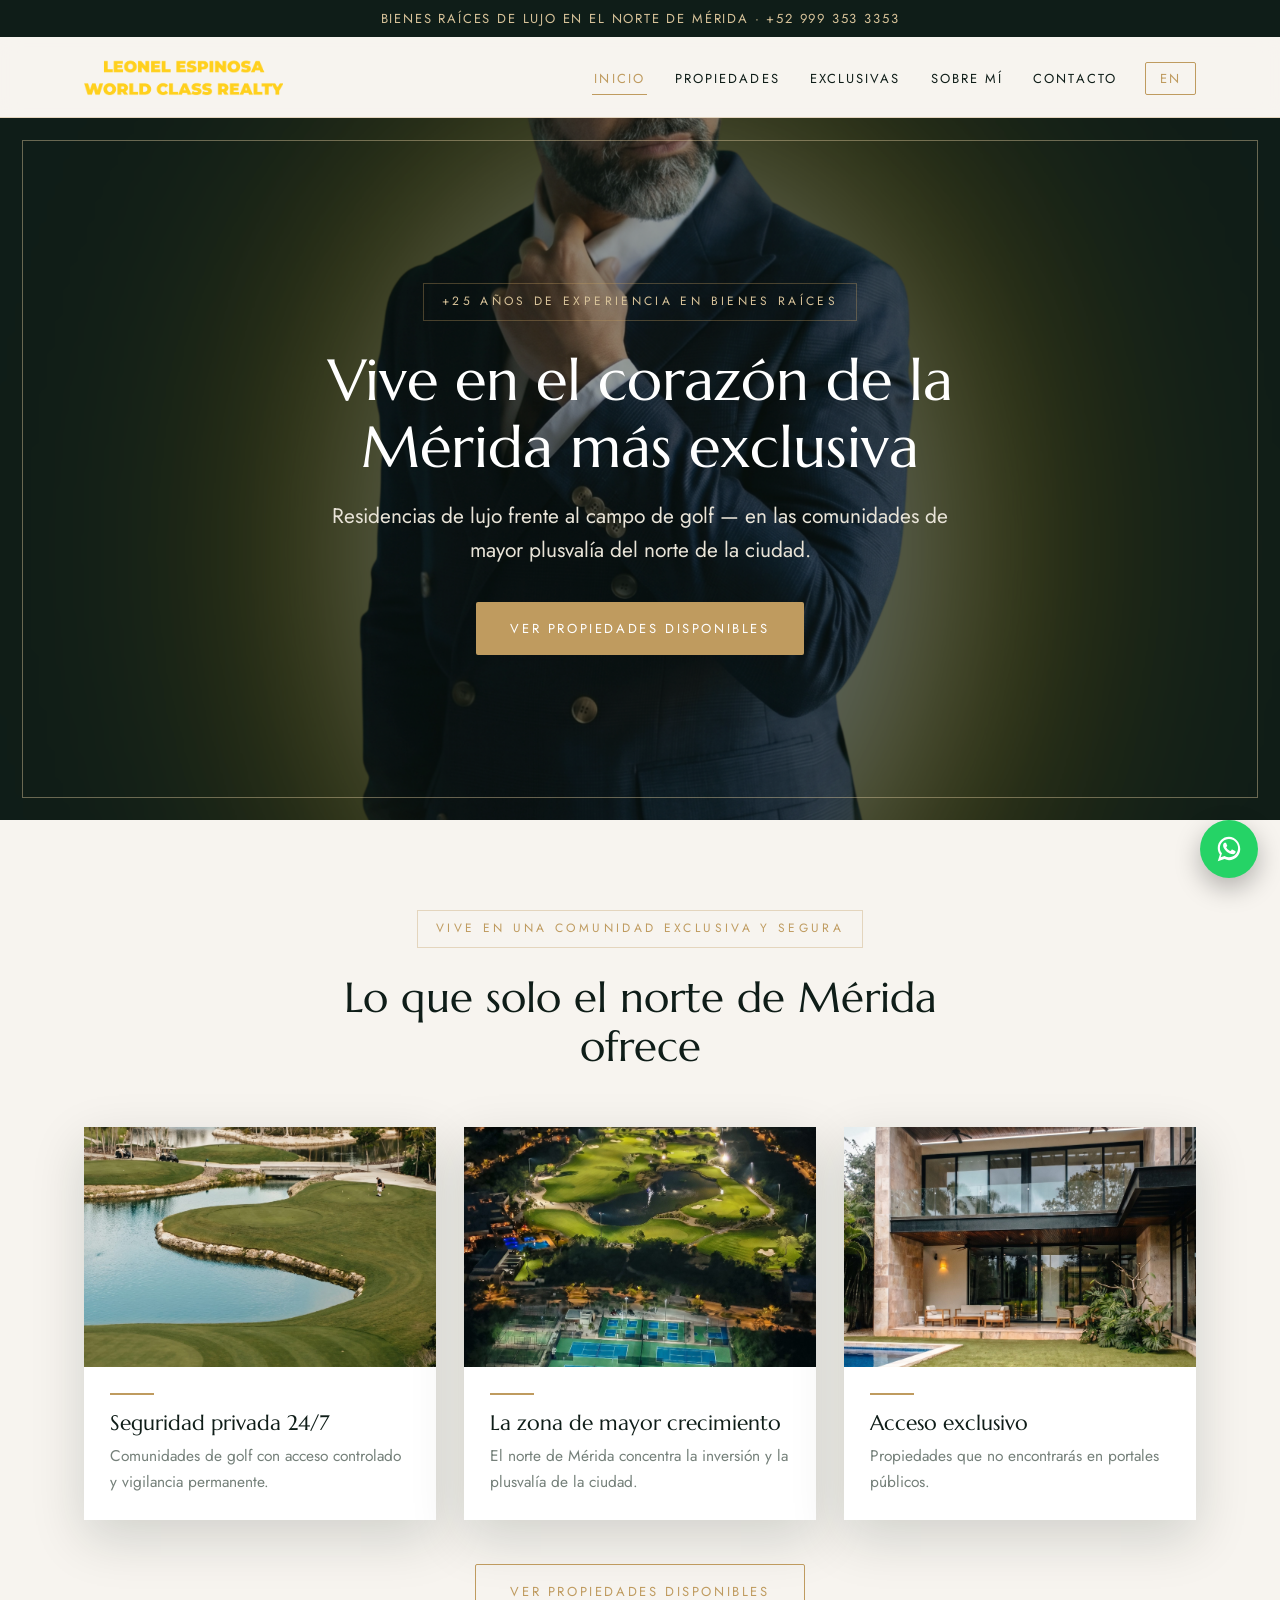
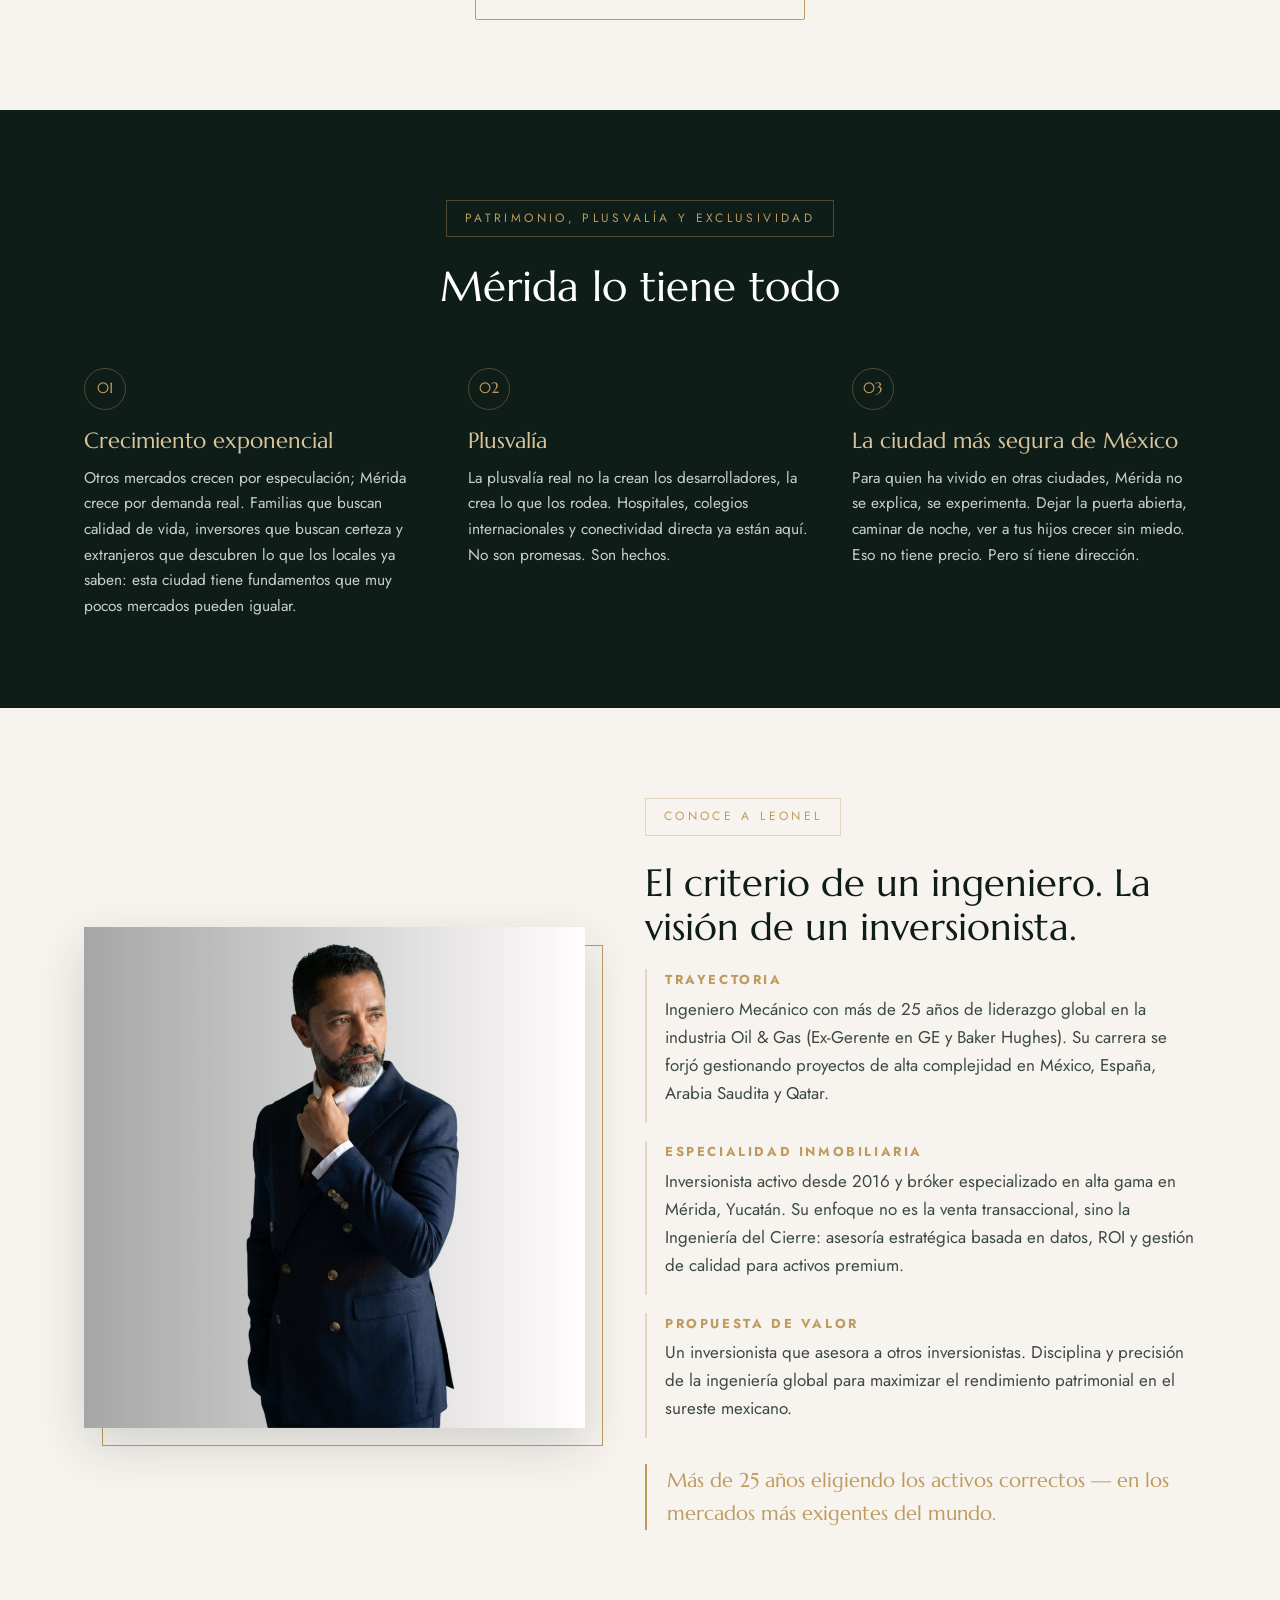
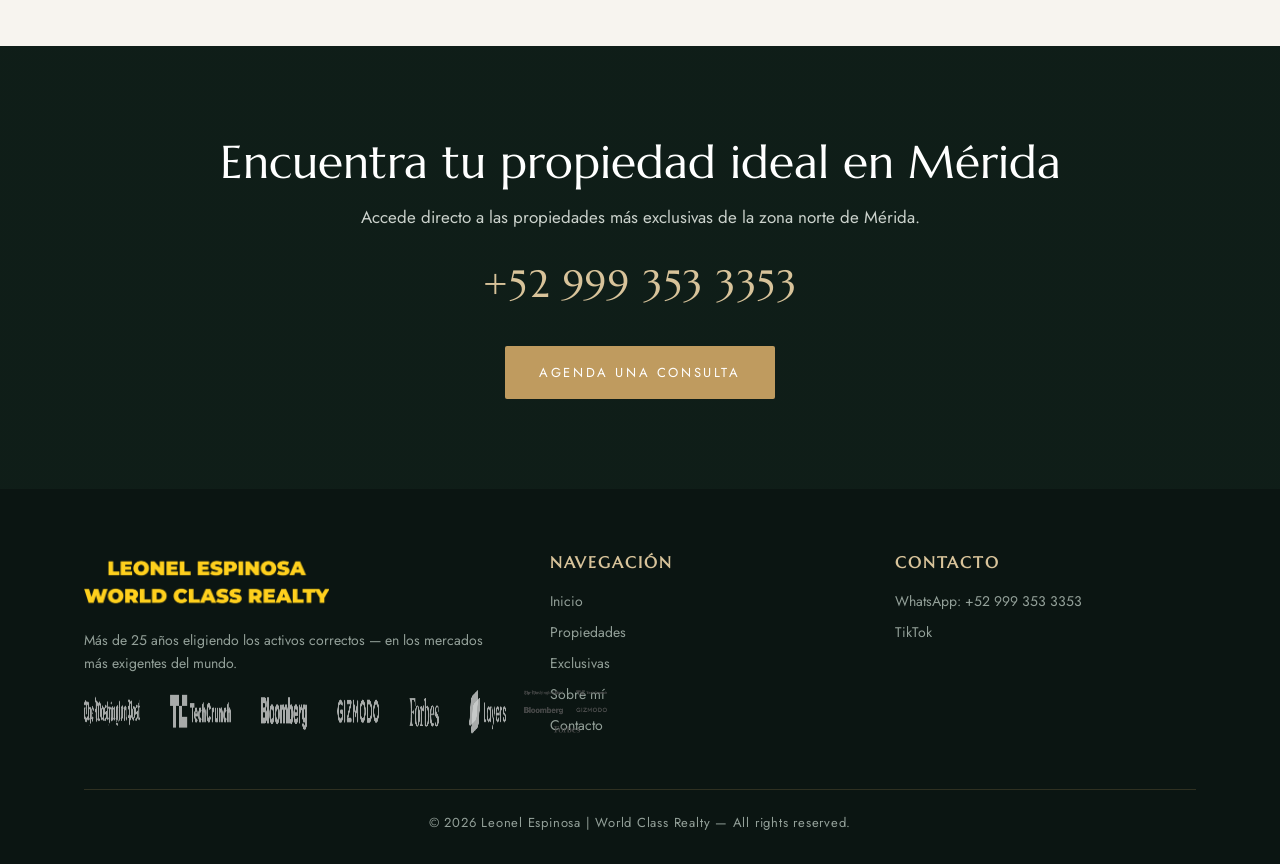
==== es/index.html @ 564f8a2b "Add files via upload" ====
<!DOCTYPE html>
<html lang="es">
<head>
  <meta charset="UTF-8">
  <meta name="viewport" content="width=device-width, initial-scale=1">
  <title>Residencias de Lujo en Mérida | Comunidades de Golf | Leonel Espinosa</title>
  <meta name="description" content="Descubre residencias de lujo frente al campo de golf en el norte de Mérida. Las comunidades de mayor plusvalía de Yucatán. Asesoría personalizada con Leonel Espinosa.">
  <meta name="author" content="Leonel Espinosa">
  <meta property="og:title" content="Residencias de Lujo en Mérida | Comunidades de Golf | Leonel Espinosa">
  <meta property="og:description" content="Descubre residencias de lujo frente al campo de golf en el norte de Mérida. Las comunidades de mayor plusvalía de Yucatán. Asesoría personalizada con Leonel Espinosa.">
  <meta property="og:type" content="website">
  <link rel="canonical" href="https://leonelespinosaworldclass.com/es/">
  <link rel="alternate" hreflang="es" href="https://leonelespinosaworldclass.com/es/">
  <link rel="alternate" hreflang="en" href="https://leonelespinosaworldclass.com/en/">
  <link rel="icon" type="image/png" href="/assets/img/logo.png">
  <link rel="preconnect" href="https://fonts.googleapis.com">
  <link rel="preconnect" href="https://fonts.gstatic.com" crossorigin>
  <link href="https://fonts.googleapis.com/css2?family=Marcellus&family=Jost:wght@300;400;500&display=swap" rel="stylesheet">
  <link rel="stylesheet" href="/assets/styles.css">
</head>
<body>
<div class="topbar">Bienes raíces de lujo en el norte de Mérida · +52 999 353 3353</div>
<header class="site">
  <nav class="nav">
    <a class="brand" href="/es/"><img src="/assets/img/logo.png" alt="Leonel Espinosa | World Class Realty"></a>
    <input type="checkbox" id="nav-toggle" aria-label="Menu">
    <label class="burger" for="nav-toggle" aria-hidden="true"><span></span><span></span><span></span></label>
    <ul class="nav-links">
      <li><a href="/es/" class="active">Inicio</a></li>
      <li><a href="/es/propiedades/">Propiedades</a></li>
      <li><a href="/es/exclusivas/">Exclusivas</a></li>
      <li><a href="/es/sobre-mi/">Sobre mí</a></li>
      <li><a href="/es/contacto/">Contacto</a></li>
      <li><a class="lang" href="/en/">EN</a></li>
    </ul>
  </nav>
</header>
<section class="hero" style="padding:0">
  <video autoplay muted loop playsinline poster="/assets/img/home-1.png">
    <source src="/assets/video/hero.mp4" type="video/mp4">
  </video>
  <div class="frame"></div>
  <div class="hero-content">
    <span class="eyebrow">+25 años de experiencia en bienes raíces</span>
    <h1>Vive en el corazón de la Mérida más exclusiva</h1>
    <p class="sub">Residencias de lujo frente al campo de golf — en las comunidades de mayor plusvalía del norte de la ciudad.</p>
    <a class="btn" href="/es/propiedades/">Ver propiedades disponibles</a>
  </div>
</section>

<section>
  <div class="wrap">
    <div class="sec-head"><span class="eyebrow">Vive en una comunidad exclusiva y segura</span><h2>Lo que solo el norte de Mérida ofrece</h2></div>
    <div class="pillars">
      <div class="pillar"><img src="/assets/img/security.jpg" alt="" loading="lazy">
        <div class="pad"><div class="rule"></div><h3>Seguridad privada 24/7</h3><p>Comunidades de golf con acceso controlado y vigilancia permanente.</p></div></div>
      <div class="pillar"><img src="/assets/img/north.jpg" alt="" loading="lazy">
        <div class="pad"><div class="rule"></div><h3>La zona de mayor crecimiento</h3><p>El norte de Mérida concentra la inversión y la plusvalía de la ciudad.</p></div></div>
      <div class="pillar"><img src="/assets/img/prop-ycc.jpg" alt="" loading="lazy">
        <div class="pad"><div class="rule"></div><h3>Acceso exclusivo</h3><p>Propiedades que no encontrarás en portales públicos.</p></div></div>
    </div>
    <p style="text-align:center;margin-top:44px"><a class="btn ghost" href="/es/propiedades/">Ver propiedades disponibles</a></p>
  </div>
</section>

<section class="dark">
  <div class="wrap">
    <div class="sec-head"><span class="eyebrow">Patrimonio, plusvalía y exclusividad</span><h2>Mérida lo tiene todo</h2></div>
    <div class="reasons">
      <div class="reason"><div class="num">01</div><h3>Crecimiento exponencial</h3><p>Otros mercados crecen por especulación; Mérida crece por demanda real. Familias que buscan calidad de vida, inversores que buscan certeza y extranjeros que descubren lo que los locales ya saben: esta ciudad tiene fundamentos que muy pocos mercados pueden igualar.</p></div>
      <div class="reason"><div class="num">02</div><h3>Plusvalía</h3><p>La plusvalía real no la crean los desarrolladores, la crea lo que los rodea. Hospitales, colegios internacionales y conectividad directa ya están aquí. No son promesas. Son hechos.</p></div>
      <div class="reason"><div class="num">03</div><h3>La ciudad más segura de México</h3><p>Para quien ha vivido en otras ciudades, Mérida no se explica, se experimenta. Dejar la puerta abierta, caminar de noche, ver a tus hijos crecer sin miedo. Eso no tiene precio. Pero sí tiene dirección.</p></div>
    </div>
  </div>
</section>

<section>
  <div class="wrap">
    <div class="split">
      <div class="photo"><img src="/assets/img/leonel.jpg" alt="Leonel Espinosa"></div>
      <div>
        <span class="eyebrow" style="color:var(--gold)">Conoce a Leonel</span>
        <h2>El criterio de un ingeniero. La visión de un inversionista.</h2>
        <div class="cred">
        <div><b>Trayectoria</b><p>Ingeniero Mecánico con más de 25 años de liderazgo global en la industria Oil & Gas (Ex-Gerente en GE y Baker Hughes). Su carrera se forjó gestionando proyectos de alta complejidad en México, España, Arabia Saudita y Qatar.</p></div>
        <div><b>Especialidad inmobiliaria</b><p>Inversionista activo desde 2016 y bróker especializado en alta gama en Mérida, Yucatán. Su enfoque no es la venta transaccional, sino la Ingeniería del Cierre: asesoría estratégica basada en datos, ROI y gestión de calidad para activos premium.</p></div>
        <div><b>Propuesta de valor</b><p>Un inversionista que asesora a otros inversionistas. Disciplina y precisión de la ingeniería global para maximizar el rendimiento patrimonial en el sureste mexicano.</p></div>
        </div>
        <blockquote>Más de 25 años eligiendo los activos correctos — en los mercados más exigentes del mundo.</blockquote>
      </div>
    </div>
  </div>
</section>

<section class="cta">
  <div class="wrap">
    <h2>Encuentra tu propiedad ideal en Mérida</h2>
    <p>Accede directo a las propiedades más exclusivas de la zona norte de Mérida.</p>
    <a class="phone" href="tel:+529993533353">+52 999 353 3353</a>
    <a class="btn" href="https://api.whatsapp.com/send?phone=+529993533353&text=Hola,%20quisiera%20m%C3%A1s%20informaci%C3%B3n%20sobre%20propiedades%20en%20venta%20en%20M%C3%A9rida." target="_blank" rel="noopener">Agenda una consulta</a>
  </div>
</section>
<footer>
  <div class="wrap">
    <div class="foot">
      <div>
        <img class="logo" src="/assets/img/logo.png" alt="World Class Realty">
        <p>Más de 25 años eligiendo los activos correctos — en los mercados más exigentes del mundo.</p>
        <div class="partners">
          <img src="/assets/img/partner-1.png" alt="">
          <img src="/assets/img/partner-2.png" alt="">
        </div>
      </div>
      <div>
        <h4>Navegación</h4>
        <a href="/es/">Inicio</a>
        <a href="/es/propiedades/">Propiedades</a>
        <a href="/es/exclusivas/">Exclusivas</a>
        <a href="/es/sobre-mi/">Sobre mí</a>
        <a href="/es/contacto/">Contacto</a>
      </div>
      <div>
        <h4>Contacto</h4>
        <a href="https://api.whatsapp.com/send?phone=+529993533353&text=Hola,%20quisiera%20m%C3%A1s%20informaci%C3%B3n%20sobre%20propiedades%20en%20venta%20en%20M%C3%A9rida." target="_blank" rel="noopener">WhatsApp: +52 999 353 3353</a>
        <a href="https://www.tiktok.com/" target="_blank" rel="noopener">TikTok</a>
      </div>
    </div>
    <div class="copy">© 2026 Leonel Espinosa | World Class Realty — All rights reserved.</div>
  </div>
</footer>
<a class="wa-float" href="https://api.whatsapp.com/send?phone=+529993533353&text=Hola,%20quisiera%20m%C3%A1s%20informaci%C3%B3n%20sobre%20propiedades%20en%20venta%20en%20M%C3%A9rida." target="_blank" rel="noopener" aria-label="WhatsApp"><svg viewBox="0 0 32 32" aria-hidden="true"><path d="M16 3C9.4 3 4 8.3 4 14.9c0 2.6.9 5 2.3 7L4 29l7.3-2.3c1.5.8 3.1 1.2 4.7 1.2 6.6 0 12-5.3 12-11.9S22.6 3 16 3zm0 21.8c-1.5 0-3-.4-4.3-1.2l-.3-.2-4.3 1.4 1.4-4.2-.2-.3c-1.3-1.6-2-3.5-2-5.5C6.3 9.5 10.7 5.2 16 5.2s9.7 4.3 9.7 9.7-4.4 9.9-9.7 9.9zm5.5-7.3c-.3-.2-1.8-.9-2-1-.3-.1-.5-.2-.7.2s-.8 1-.9 1.2c-.2.2-.4.2-.7.1-.3-.2-1.3-.5-2.4-1.5-.9-.8-1.5-1.8-1.7-2.1-.2-.3 0-.5.1-.6l.5-.6c.2-.2.2-.3.3-.5.1-.2.1-.4 0-.6-.1-.2-.7-1.7-1-2.3-.2-.6-.5-.5-.7-.5h-.6c-.2 0-.6.1-.9.4-.3.3-1.1 1.1-1.1 2.7s1.2 3.1 1.3 3.3c.2.2 2.3 3.6 5.7 5 .8.3 1.4.5 1.9.7.8.2 1.5.2 2.1.1.6-.1 1.8-.7 2.1-1.5.3-.7.3-1.3.2-1.5-.1-.1-.3-.2-.5-.3z"/></svg></a>
</body>
</html>
---- assets/styles.css ----
/* ============================================================
   Leonel Espinosa | World Class Realty
   Paleta: verde selva profundo + marfil + oro champán
   Display: Marcellus · Cuerpo: Jost
   ============================================================ */
:root{
  --ink:#0F1D18;
  --ink-2:#16281F;
  --ivory:#F7F4EF;
  --white:#FFFFFF;
  --gold:#BF9B5F;
  --gold-soft:#D8C39A;
  --stone:#75807A;
  --line:rgba(191,155,95,.35);
  --shadow:0 18px 50px rgba(15,29,24,.16);
  --max:1160px;
}
*{box-sizing:border-box;margin:0;padding:0}
html{scroll-behavior:smooth}
body{
  font-family:'Jost',system-ui,sans-serif;
  color:var(--ink);
  background:var(--ivory);
  line-height:1.65;
  font-size:17px;
}
img{max-width:100%;display:block}
a{color:inherit;text-decoration:none}
h1,h2,h3,.display{font-family:'Marcellus',serif;font-weight:400;line-height:1.15}

.wrap{max-width:var(--max);margin:0 auto;padding:0 24px}

/* ---------- Header ---------- */
.topbar{
  background:var(--ink);color:var(--gold-soft);
  font-size:13px;letter-spacing:.14em;text-transform:uppercase;
  text-align:center;padding:8px 16px;
}
header.site{
  position:sticky;top:0;z-index:50;
  background:rgba(247,244,239,.92);backdrop-filter:blur(10px);
  border-bottom:1px solid var(--line);
}
.nav{display:flex;align-items:center;gap:28px;padding:14px 24px;max-width:var(--max);margin:0 auto}
.brand img{height:52px;width:auto}
.nav-links{display:flex;gap:26px;margin-left:auto;align-items:center;list-style:none}
.nav-links a{
  font-size:13px;letter-spacing:.16em;text-transform:uppercase;color:var(--ink);
  padding:6px 2px;border-bottom:1px solid transparent;transition:.25s;
}
.nav-links a:hover,.nav-links a.active{color:var(--gold);border-bottom-color:var(--gold)}
.lang{
  border:1px solid var(--gold);padding:6px 14px!important;border-radius:2px;
  color:var(--gold)!important;border-bottom:1px solid var(--gold)!important;
}
.lang:hover{background:var(--gold);color:var(--white)!important}
.burger{display:none;margin-left:auto;cursor:pointer;flex-direction:column;gap:5px;padding:8px}
.burger span{width:26px;height:2px;background:var(--ink);transition:.3s}
#nav-toggle{display:none}

/* ---------- Hero ---------- */
.hero{
  position:relative;color:var(--white);overflow:hidden;
  min-height:78vh;display:flex;align-items:center;
  background:var(--ink);
}
.hero video,.hero .hero-img{
  position:absolute;inset:0;width:100%;height:100%;object-fit:cover;opacity:.55;
}
.hero .frame{
  position:absolute;inset:22px;border:1px solid rgba(216,195,154,.45);pointer-events:none;
}
.hero-content{position:relative;z-index:2;max-width:820px;margin:0 auto;text-align:center;padding:90px 24px}
.eyebrow{
  display:inline-block;font-size:12px;letter-spacing:.28em;text-transform:uppercase;
  color:var(--gold-soft);border:1px solid var(--line);padding:8px 18px;margin-bottom:26px;
}
.hero h1{font-size:clamp(34px,5vw,58px);margin-bottom:18px}
.hero p.sub{font-size:clamp(17px,2vw,21px);color:#E9E4D8;max-width:640px;margin:0 auto 34px}

/* ---------- Botones ---------- */
.btn{
  display:inline-block;background:var(--gold);color:var(--white);
  font-size:13px;letter-spacing:.2em;text-transform:uppercase;
  padding:16px 34px;border-radius:2px;transition:.25s;
}
.btn:hover{background:#A9854B;transform:translateY(-2px)}
.btn.ghost{background:transparent;border:1px solid var(--gold);color:var(--gold)}
.btn.ghost:hover{background:var(--gold);color:var(--white)}

/* ---------- Secciones ---------- */
section{padding:90px 0}
.sec-head{text-align:center;max-width:680px;margin:0 auto 56px}
.sec-head .eyebrow{color:var(--gold);border-color:var(--line)}
.sec-head h2{font-size:clamp(28px,3.6vw,42px)}
.sec-head p{color:var(--stone);margin-top:14px}

/* Pilares */
.pillars{display:grid;grid-template-columns:repeat(3,1fr);gap:28px}
.pillar{background:var(--white);box-shadow:var(--shadow);overflow:hidden}
.pillar img{height:240px;width:100%;object-fit:cover}
.pillar .pad{padding:26px}
.pillar h3{font-size:21px;margin-bottom:8px}
.pillar p{color:var(--stone);font-size:15.5px}
.rule{width:44px;height:2px;background:var(--gold);margin-bottom:16px}

/* Propiedades */
.props{display:grid;grid-template-columns:repeat(auto-fill,minmax(320px,1fr));gap:30px}
.prop{background:var(--white);box-shadow:var(--shadow);transition:.3s;display:block}
.prop:hover{transform:translateY(-6px)}
.prop .ph{position:relative;overflow:hidden}
.prop img{height:260px;width:100%;object-fit:cover;transition:.5s}
.prop:hover img{transform:scale(1.05)}
.prop .price{
  position:absolute;left:0;bottom:0;background:var(--ink);color:var(--gold-soft);
  font-family:'Marcellus',serif;font-size:18px;padding:10px 18px;
}
.prop .pad{padding:22px 24px}
.prop h3{font-size:19px;margin-bottom:6px}
.prop .loc{color:var(--stone);font-size:14px;letter-spacing:.06em;text-transform:uppercase}
.prop .more{color:var(--gold);font-size:13px;letter-spacing:.18em;text-transform:uppercase;margin-top:14px;display:inline-block}

/* Sección oscura */
.dark{background:var(--ink);color:var(--ivory)}
.dark .sec-head h2{color:var(--white)}
.dark .sec-head p{color:#B9C2BC}

/* Tres razones */
.reasons{display:grid;grid-template-columns:repeat(3,1fr);gap:40px}
.reason h3{color:var(--gold-soft);font-size:22px;margin-bottom:12px}
.reason p{color:#C9CFC9;font-size:15.5px}
.reason .num{
  font-family:'Marcellus',serif;font-size:15px;color:var(--gold);
  border:1px solid var(--line);width:42px;height:42px;display:flex;
  align-items:center;justify-content:center;border-radius:50%;margin-bottom:18px;
}

/* Split (about) */
.split{display:grid;grid-template-columns:1fr 1.1fr;gap:60px;align-items:center}
.split .photo{position:relative}
.split .photo img{box-shadow:var(--shadow)}
.split .photo::after{
  content:"";position:absolute;inset:18px -18px -18px 18px;border:1px solid var(--gold);z-index:-1;
}
.split h2{font-size:clamp(26px,3.4vw,38px);margin-bottom:20px}
.split .lead{font-size:18px;margin-bottom:16px}
.split p{color:#3d4a44;margin-bottom:16px}
blockquote{
  font-family:'Marcellus',serif;font-size:20px;color:var(--gold);
  border-left:2px solid var(--gold);padding-left:20px;margin:26px 0;
}
.cred{display:grid;gap:18px;margin-top:10px}
.cred div{border-left:2px solid var(--line);padding-left:18px}
.cred b{display:block;font-size:13px;letter-spacing:.2em;text-transform:uppercase;color:var(--gold);margin-bottom:4px}

/* CTA final */
.cta{
  background:linear-gradient(rgba(15,29,24,.88),rgba(15,29,24,.88)),var(--ink);
  color:var(--white);text-align:center;
}
.cta h2{font-size:clamp(30px,4vw,46px);margin-bottom:14px}
.cta p{color:#CBD2CC;max-width:560px;margin:0 auto 10px}
.cta .phone{
  font-family:'Marcellus',serif;font-size:clamp(26px,3.4vw,38px);
  color:var(--gold-soft);display:block;margin:22px 0 30px;letter-spacing:.04em;
}

/* Footer */
footer{background:#0B1512;color:#93A099;padding:60px 0 30px;font-size:14px}
.foot{display:grid;grid-template-columns:1.4fr 1fr 1fr;gap:44px;align-items:start}
.foot img.logo{height:64px;margin-bottom:16px}
.foot h4{color:var(--gold-soft);font-family:'Marcellus',serif;font-size:16px;letter-spacing:.12em;text-transform:uppercase;margin-bottom:14px}
.foot a{display:block;margin-bottom:8px;transition:.2s}
.foot a:hover{color:var(--gold-soft)}
.partners{display:flex;gap:18px;align-items:center;margin-top:14px}
.partners img{height:44px;width:auto;filter:grayscale(1) brightness(1.6);opacity:.8}
.copy{border-top:1px solid rgba(191,155,95,.2);margin-top:44px;padding-top:22px;text-align:center;font-size:13px;letter-spacing:.06em}

/* WhatsApp flotante */
.wa-float{
  position:fixed;right:22px;bottom:22px;z-index:60;
  width:58px;height:58px;border-radius:50%;background:#25D366;
  display:flex;align-items:center;justify-content:center;
  box-shadow:0 10px 26px rgba(0,0,0,.28);transition:.25s;
}
.wa-float:hover{transform:scale(1.08)}
.wa-float svg{width:30px;height:30px;fill:#fff}

/* ---------- Responsive ---------- */
@media (max-width:920px){
  .pillars,.reasons{grid-template-columns:1fr}
  .split{grid-template-columns:1fr}
  .foot{grid-template-columns:1fr;gap:30px}
  .burger{display:flex}
  .nav-links{
    position:fixed;inset:0;top:0;background:var(--ink);
    flex-direction:column;justify-content:center;gap:30px;
    transform:translateX(100%);transition:.35s;margin:0;
  }
  .nav-links a{color:var(--ivory);font-size:16px}
  #nav-toggle:checked ~ .nav-links{transform:translateX(0)}
  #nav-toggle:checked ~ .burger span:nth-child(1){transform:translateY(7px) rotate(45deg);background:var(--ivory)}
  #nav-toggle:checked ~ .burger span:nth-child(2){opacity:0}
  #nav-toggle:checked ~ .burger span:nth-child(3){transform:translateY(-7px) rotate(-45deg);background:var(--ivory)}
  .burger{z-index:70}
}
@media (prefers-reduced-motion:reduce){
  *{transition:none!important;animation:none!important}
}
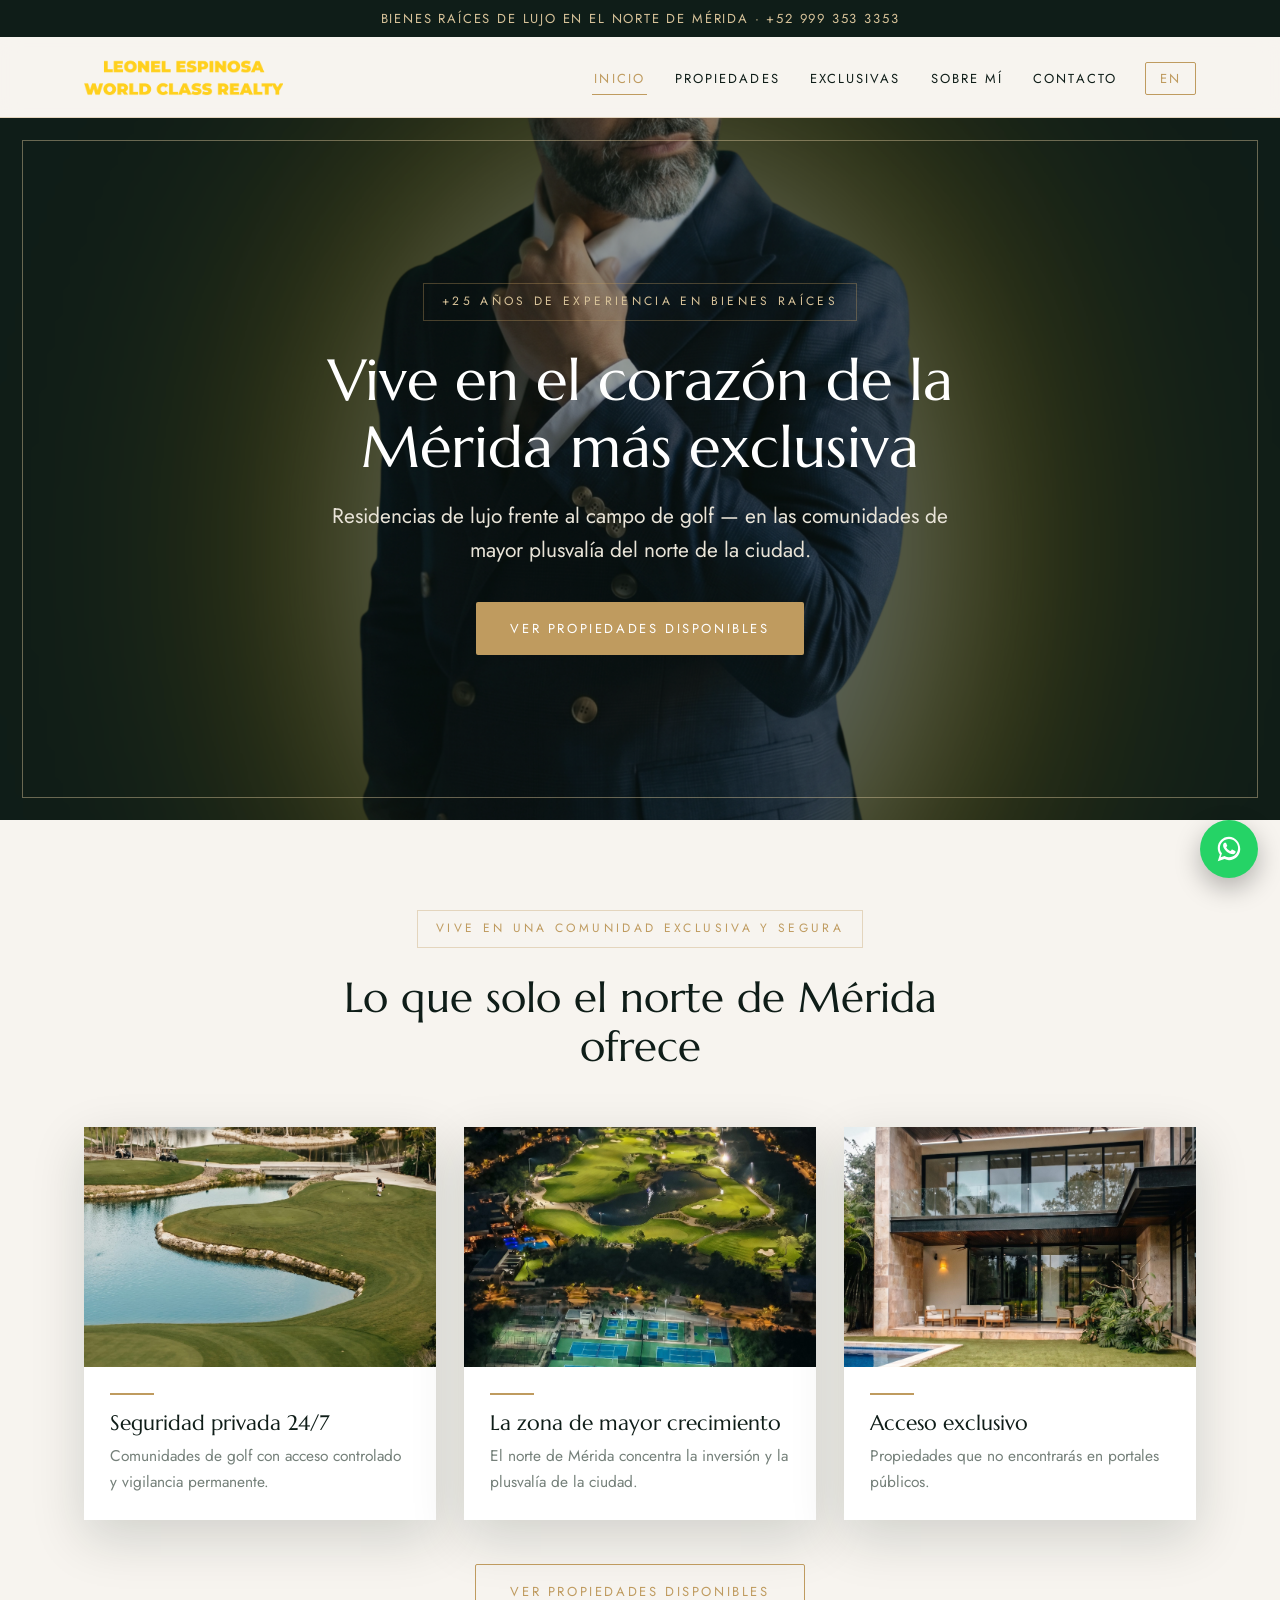
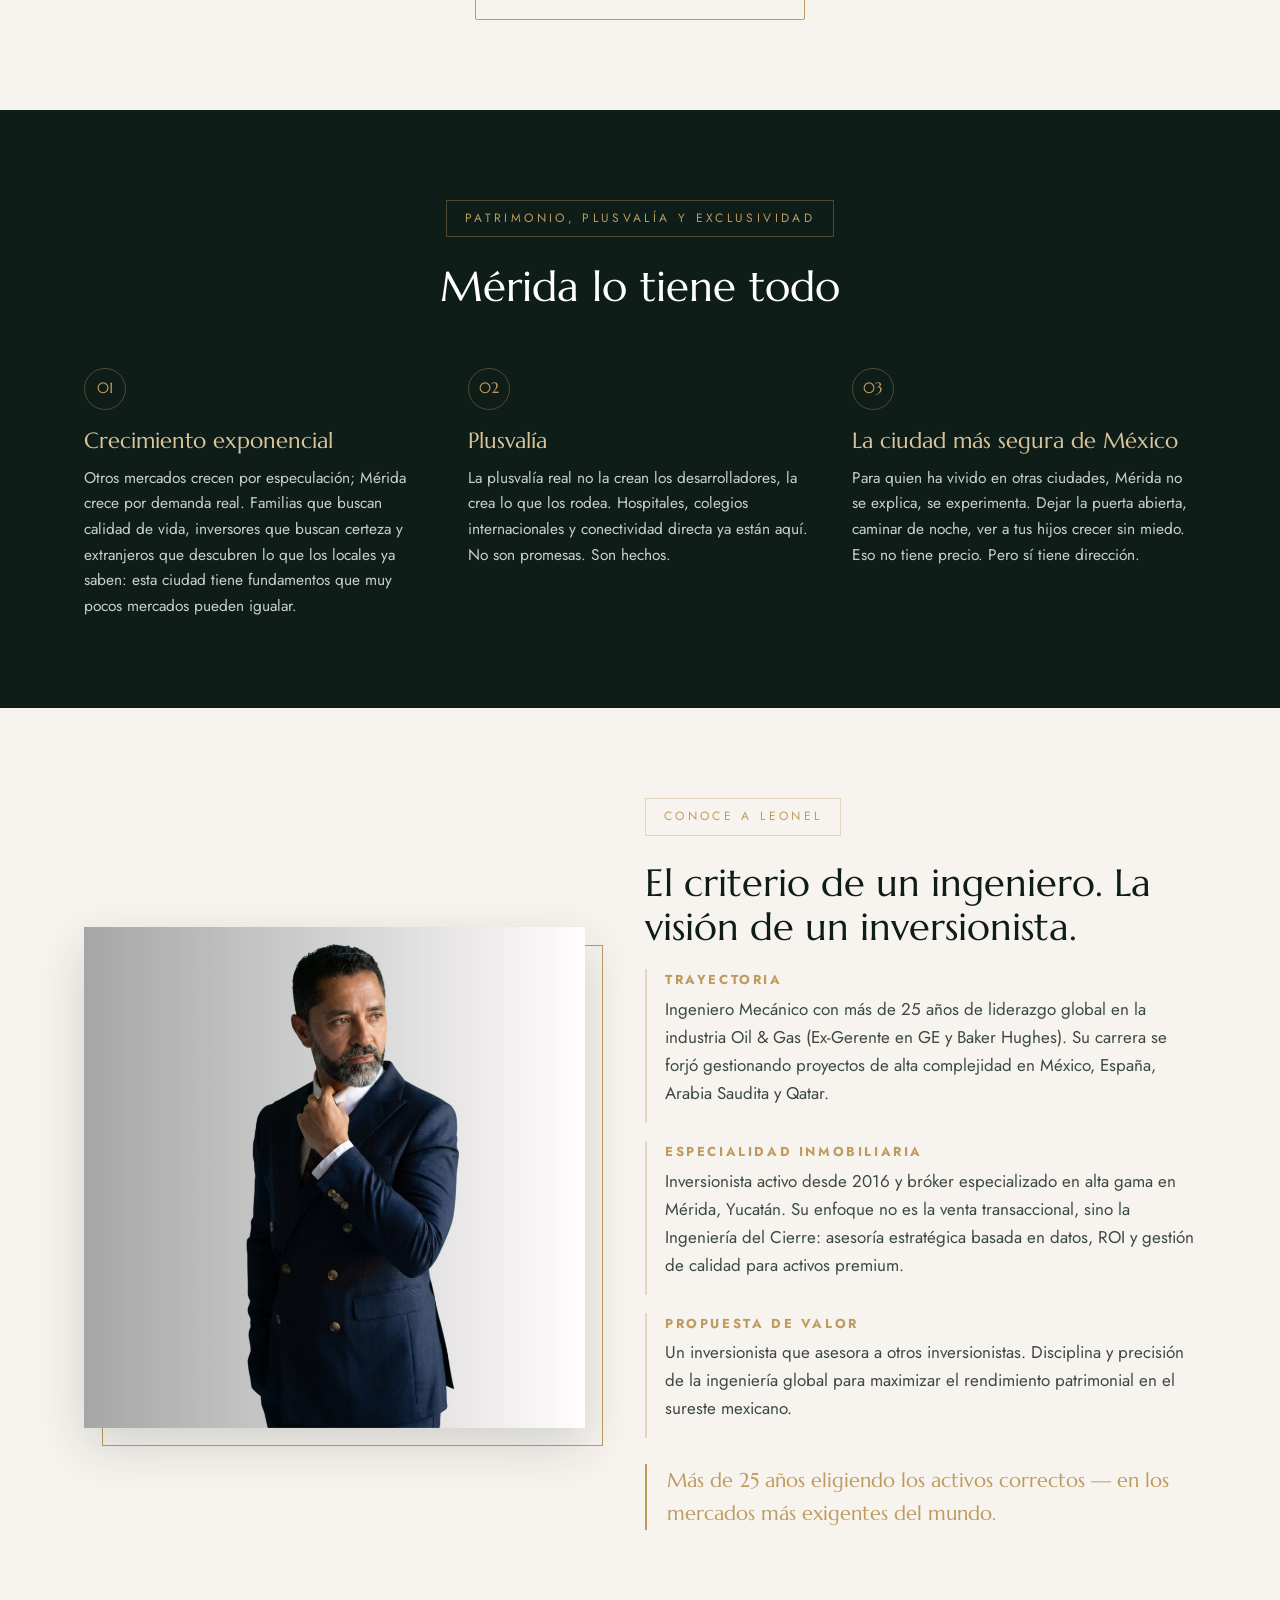
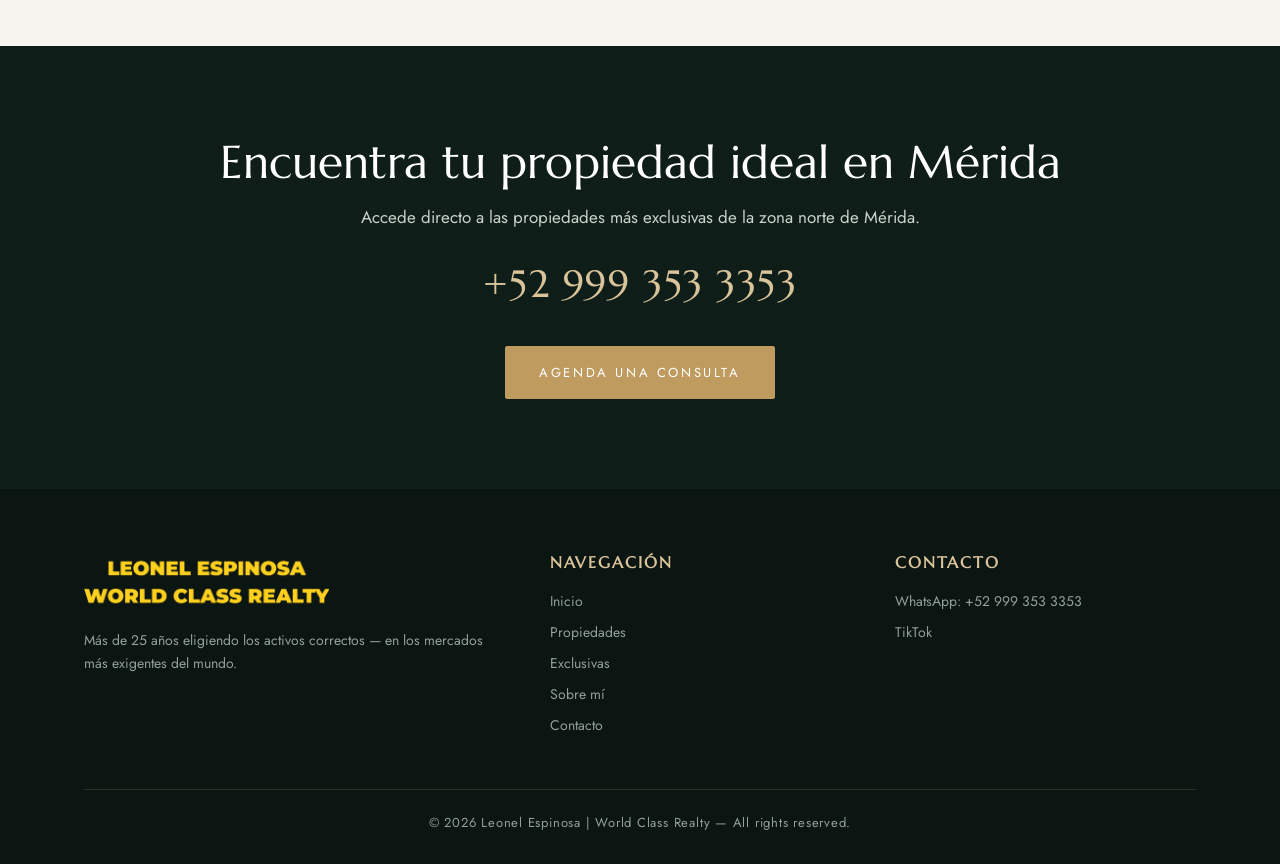
==== commit 95f51bc4: "Remove leftover press-logo strip from footer The footer had a "partners" row with generic template p" ====
--- a/es/index.html
+++ b/es/index.html
@@ -106,10 +106,6 @@
       <div>
         <img class="logo" src="/assets/img/logo.png" alt="World Class Realty">
         <p>Más de 25 años eligiendo los activos correctos — en los mercados más exigentes del mundo.</p>
-        <div class="partners">
-          <img src="/assets/img/partner-1.png" alt="">
-          <img src="/assets/img/partner-2.png" alt="">
-        </div>
       </div>
       <div>
         <h4>Navegación</h4>
@@ -129,5 +125,17 @@
   </div>
 </footer>
 <a class="wa-float" href="https://api.whatsapp.com/send?phone=+529993533353&text=Hola,%20quisiera%20m%C3%A1s%20informaci%C3%B3n%20sobre%20propiedades%20en%20venta%20en%20M%C3%A9rida." target="_blank" rel="noopener" aria-label="WhatsApp"><svg viewBox="0 0 32 32" aria-hidden="true"><path d="M16 3C9.4 3 4 8.3 4 14.9c0 2.6.9 5 2.3 7L4 29l7.3-2.3c1.5.8 3.1 1.2 4.7 1.2 6.6 0 12-5.3 12-11.9S22.6 3 16 3zm0 21.8c-1.5 0-3-.4-4.3-1.2l-.3-.2-4.3 1.4 1.4-4.2-.2-.3c-1.3-1.6-2-3.5-2-5.5C6.3 9.5 10.7 5.2 16 5.2s9.7 4.3 9.7 9.7-4.4 9.9-9.7 9.9zm5.5-7.3c-.3-.2-1.8-.9-2-1-.3-.1-.5-.2-.7.2s-.8 1-.9 1.2c-.2.2-.4.2-.7.1-.3-.2-1.3-.5-2.4-1.5-.9-.8-1.5-1.8-1.7-2.1-.2-.3 0-.5.1-.6l.5-.6c.2-.2.2-.3.3-.5.1-.2.1-.4 0-.6-.1-.2-.7-1.7-1-2.3-.2-.6-.5-.5-.7-.5h-.6c-.2 0-.6.1-.9.4-.3.3-1.1 1.1-1.1 2.7s1.2 3.1 1.3 3.3c.2.2 2.3 3.6 5.7 5 .8.3 1.4.5 1.9.7.8.2 1.5.2 2.1.1.6-.1 1.8-.7 2.1-1.5.3-.7.3-1.3.2-1.5-.1-.1-.3-.2-.5-.3z"/></svg></a>
+<script>
+(function(){
+  document.querySelectorAll('.hero video').forEach(function(v){
+    v.muted = true;
+    var tryPlay = function(){ var p = v.play(); if (p && p.catch) p.catch(function(){}); };
+    tryPlay();
+    ['touchstart','click','scroll'].forEach(function(evt){
+      document.addEventListener(evt, tryPlay, {once:true, passive:true});
+    });
+  });
+})();
+</script>
 </body>
 </html>
--- a/assets/styles.css
+++ b/assets/styles.css
@@ -16,13 +16,15 @@
   --max:1160px;
 }
 *{box-sizing:border-box;margin:0;padding:0}
-html{scroll-behavior:smooth}
+html{scroll-behavior:smooth;overflow-x:hidden;width:100%}
 body{
   font-family:'Jost',system-ui,sans-serif;
   color:var(--ink);
   background:var(--ivory);
   line-height:1.65;
   font-size:17px;
+  overflow-x:hidden;
+  width:100%;
 }
 img{max-width:100%;display:block}
 a{color:inherit;text-decoration:none}
@@ -172,8 +174,6 @@
 .foot h4{color:var(--gold-soft);font-family:'Marcellus',serif;font-size:16px;letter-spacing:.12em;text-transform:uppercase;margin-bottom:14px}
 .foot a{display:block;margin-bottom:8px;transition:.2s}
 .foot a:hover{color:var(--gold-soft)}
-.partners{display:flex;gap:18px;align-items:center;margin-top:14px}
-.partners img{height:44px;width:auto;filter:grayscale(1) brightness(1.6);opacity:.8}
 .copy{border-top:1px solid rgba(191,155,95,.2);margin-top:44px;padding-top:22px;text-align:center;font-size:13px;letter-spacing:.06em}
 
 /* WhatsApp flotante */
@@ -191,6 +191,7 @@
   .pillars,.reasons{grid-template-columns:1fr}
   .split{grid-template-columns:1fr}
   .foot{grid-template-columns:1fr;gap:30px}
+  .props{grid-template-columns:1fr}
   .burger{display:flex}
   .nav-links{
     position:fixed;inset:0;top:0;background:var(--ink);
